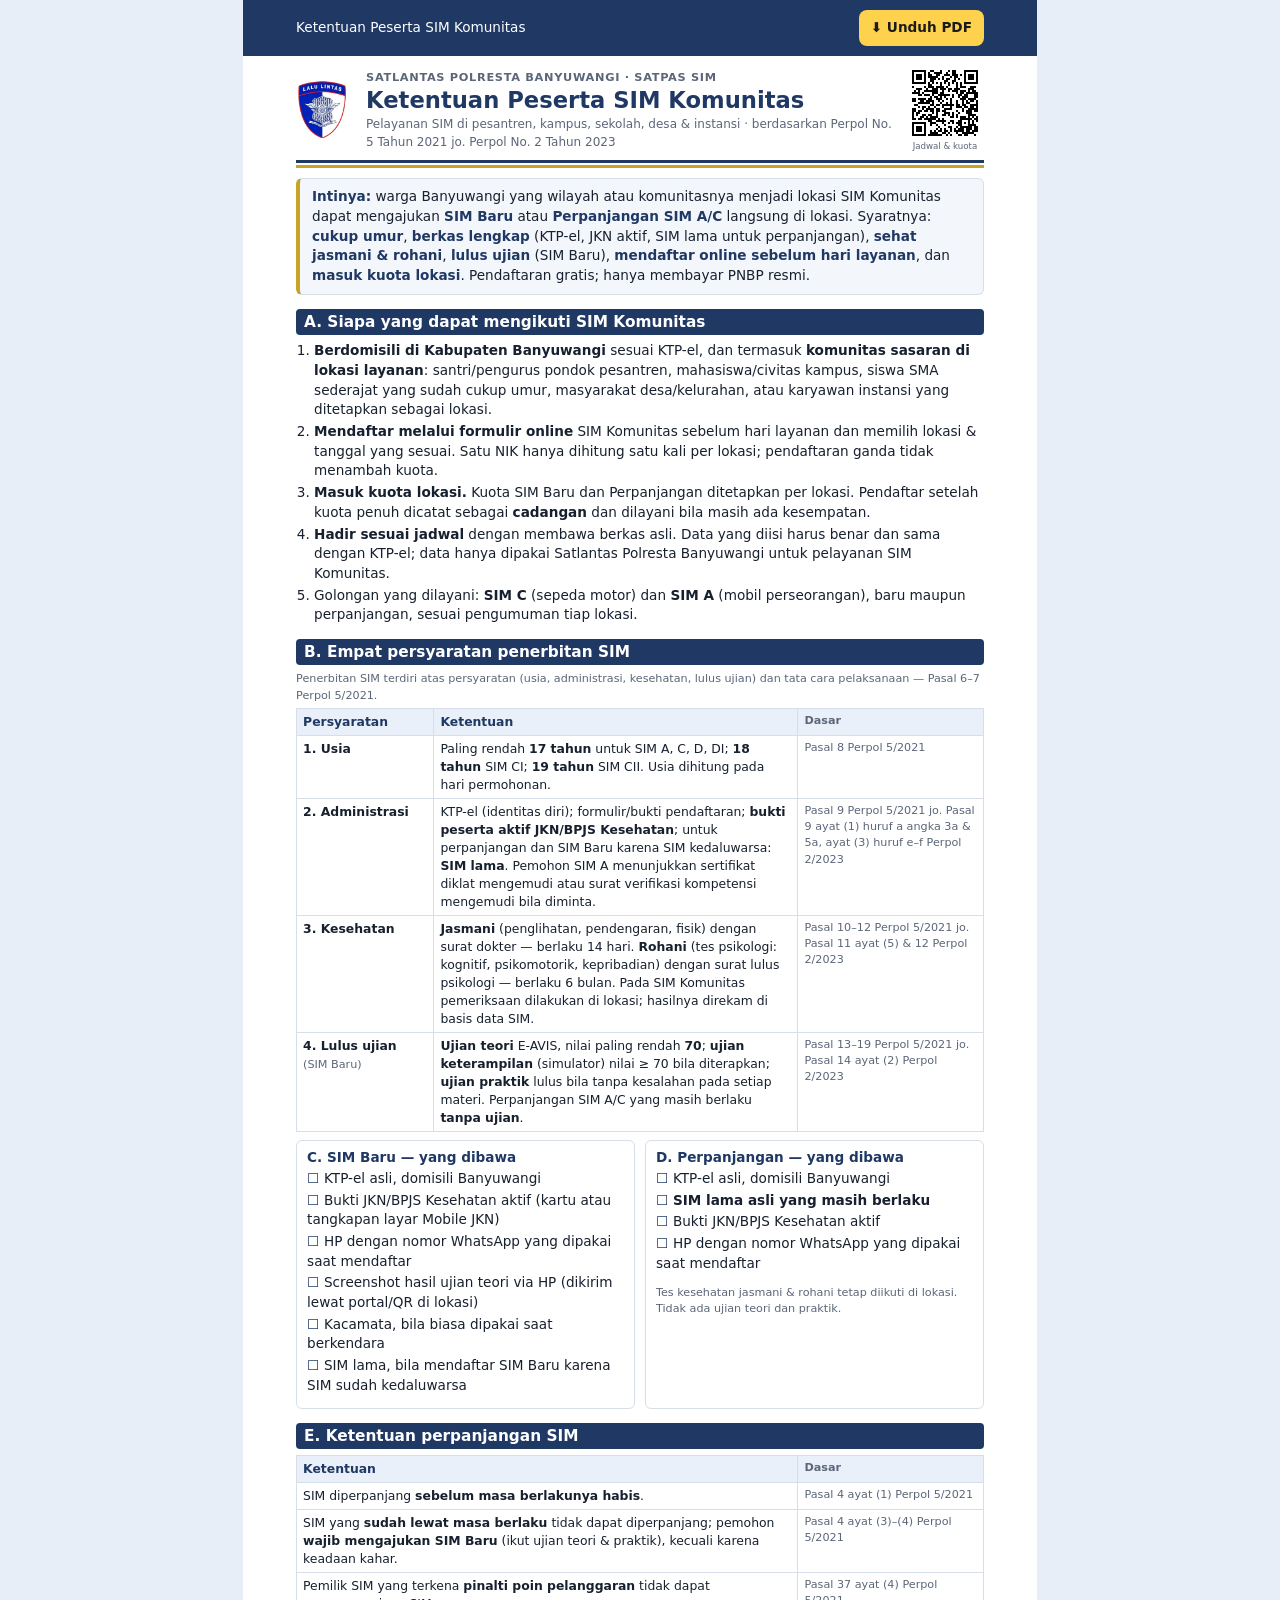
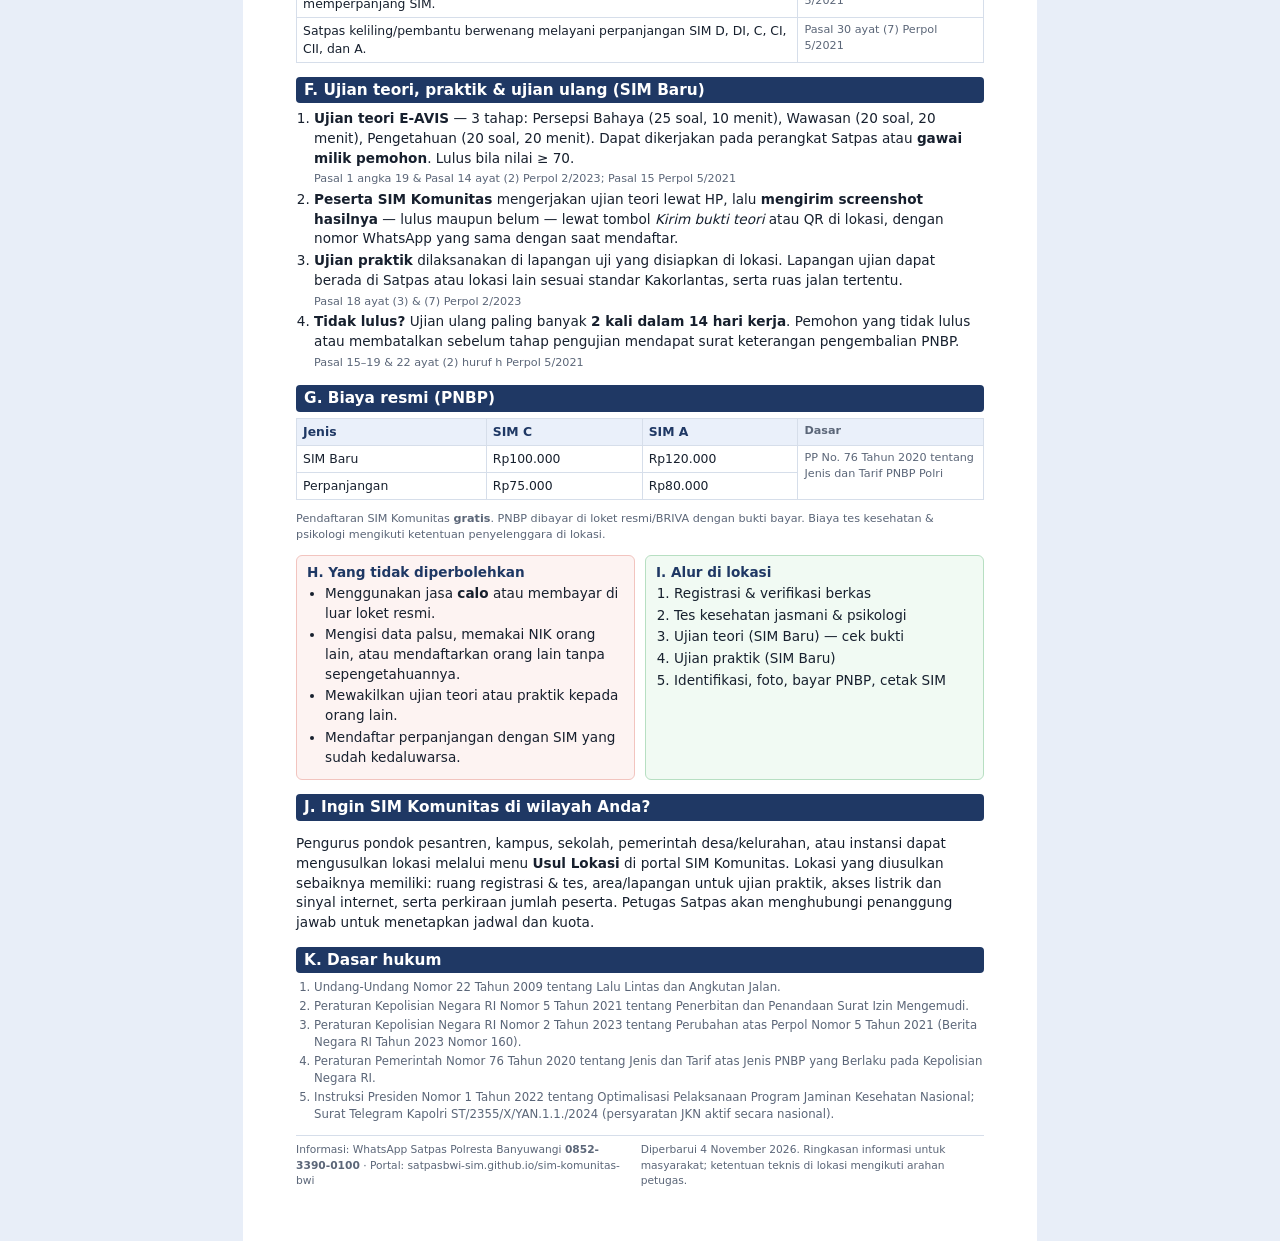
==== unduhan/ketentuan-sim-komunitas.html @ 3795845b "Ketentuan Peserta SIM Komunitas: halaman baca + PDF unduhan (Perpol 5/2021 jo. Perpol 2/2023) - undu" ====
<!DOCTYPE html>
<html lang="id">
<head>
<meta charset="utf-8">
<meta name="viewport" content="width=device-width, initial-scale=1">
<title>Ketentuan Peserta SIM Komunitas – Satlantas Polresta Banyuwangi</title>
<meta name="description" content="Ketentuan dan persyaratan peserta SIM Komunitas Banyuwangi berdasarkan Perpol No. 5 Tahun 2021 jo. Perpol No. 2 Tahun 2023.">
<link rel="icon" href="../img/ikon-192.png">
<style>
  @page { size: A4; margin: 14mm 14mm 16mm; }
  :root { --biru: #1f3864; --emas: #c9a227; --abu: #5b6678; --garis: #d6deea; --hijau: #1e7b34; --merah: #b3261e; }
  * { box-sizing: border-box; }
  html { background: #e8eef8; }
  body { margin: 0 auto; max-width: 210mm; background: #fff; color: #17202e; font: 10.2pt/1.45 "Plus Jakarta Sans", "Segoe UI", system-ui, Arial, sans-serif; padding: 14mm; }
  @media print { html { background: #fff; } body { padding: 0; max-width: none; } .layar { display: none !important; } }
  h1, h2, h3 { color: var(--biru); line-height: 1.2; }
  .kop { display: grid; grid-template-columns: 58px 1fr 78px; gap: 12px; align-items: center; border-bottom: 3px solid var(--biru); padding-bottom: 8px; }
  .kop img.logo { width: 54px; height: auto; }
  .kop .instansi { font-size: 8.5pt; letter-spacing: .06em; font-weight: 700; color: var(--abu); text-transform: uppercase; }
  .kop h1 { margin: 2px 0 0; font-size: 17pt; }
  .kop .sub { margin: 2px 0 0; font-size: 9pt; color: var(--abu); }
  .kop .qr { text-align: center; font-size: 6.5pt; color: var(--abu); }
  .kop .qr img { width: 70px; height: 70px; display: block; margin: 0 auto 2px; }
  .garis-emas { height: 3px; background: var(--emas); margin: 2px 0 10px; }
  .ringkas { background: #f3f6fb; border: 1px solid var(--garis); border-left: 4px solid var(--emas); border-radius: 6px; padding: 8px 12px; margin: 0 0 10px; }
  .ringkas b { color: var(--biru); }
  h2 { font-size: 11.5pt; margin: 14px 0 6px; padding: 4px 8px; background: var(--biru); color: #fff; border-radius: 4px; break-after: avoid; }
  h3 { font-size: 10.2pt; margin: 8px 0 4px; break-after: avoid; }
  ol, ul { margin: 4px 0 6px; padding-left: 18px; }
  li { margin: 2px 0; }
  table { width: 100%; border-collapse: collapse; margin: 4px 0 8px; font-size: 9.3pt; break-inside: avoid; }
  th, td { border: 1px solid var(--garis); padding: 4px 6px; vertical-align: top; text-align: left; }
  th { background: #eaf0fa; color: var(--biru); }
  td.ps, th.ps { width: 27%; color: var(--abu); font-size: 8.4pt; }
  .dua { display: grid; grid-template-columns: 1fr 1fr; gap: 10px; }
  .kotak { border: 1px solid var(--garis); border-radius: 6px; padding: 6px 10px; break-inside: avoid; }
  .kotak.hijau { border-color: #b7dfc2; background: #f1faf3; }
  .kotak.merah { border-color: #f2c4bf; background: #fdf3f2; }
  .kotak h3 { margin-top: 2px; }
  .ps-inline { color: var(--abu); font-size: 8.4pt; white-space: nowrap; }
  .cek { list-style: none; padding-left: 0; }
  .cek li::before { content: "☐ "; color: var(--biru); font-weight: 700; }
  .catatan { font-size: 8.4pt; color: var(--abu); }
  .kaki { margin-top: 12px; border-top: 1px solid var(--garis); padding-top: 6px; font-size: 8pt; color: var(--abu); display: flex; justify-content: space-between; gap: 10px; }
  .hal-baru { break-before: page; }
  .layar { position: sticky; top: 0; background: var(--biru); color: #fff; padding: 10px 14mm; margin: -14mm -14mm 12px; display: flex; gap: 10px; align-items: center; justify-content: space-between; z-index: 2; }
  .layar a, .layar button { color: #1b1b1b; background: #ffd24d; border: 0; border-radius: 8px; padding: 8px 12px; font: inherit; font-weight: 700; text-decoration: none; cursor: pointer; }
  @media (max-width: 640px) { table { table-layout: fixed; } th, td { overflow-wrap: anywhere; } .ps-inline { white-space: normal; } body { padding: 16px; font-size: 10.5pt; } .layar { margin: -16px -16px 12px; padding: 10px 16px; } .kop { grid-template-columns: 44px 1fr; } .kop .qr { display: none; } .dua { grid-template-columns: 1fr; } td.ps, th.ps { width: 34%; } }
</style>
</head>
<body>

<div class="layar">
  <span>Ketentuan Peserta SIM Komunitas</span>
  <a href="Ketentuan-Peserta-SIM-Komunitas-Banyuwangi.pdf" download>⬇ Unduh PDF</a>
</div>

<header class="kop">
  <img class="logo" src="../img/logo-lantas-baru.webp" alt="Logo Lalu Lintas Polri">
  <div>
    <div class="instansi">Satlantas Polresta Banyuwangi · Satpas SIM</div>
    <h1>Ketentuan Peserta SIM Komunitas</h1>
    <p class="sub">Pelayanan SIM di pesantren, kampus, sekolah, desa &amp; instansi · berdasarkan Perpol No. 5 Tahun 2021 jo. Perpol No. 2 Tahun 2023</p>
  </div>
  <div class="qr"><img src="../img/qr-portal.svg" alt="QR portal SIM Komunitas">Jadwal &amp; kuota</div>
</header>
<div class="garis-emas"></div>

<div class="ringkas">
  <b>Intinya:</b> warga Banyuwangi yang wilayah atau komunitasnya menjadi lokasi SIM Komunitas dapat mengajukan
  <b>SIM Baru</b> atau <b>Perpanjangan SIM A/C</b> langsung di lokasi. Syaratnya: <b>cukup umur</b>, <b>berkas lengkap</b>
  (KTP-el, JKN aktif, SIM lama untuk perpanjangan), <b>sehat jasmani &amp; rohani</b>, <b>lulus ujian</b> (SIM Baru),
  <b>mendaftar online sebelum hari layanan</b>, dan <b>masuk kuota lokasi</b>. Pendaftaran gratis; hanya membayar PNBP resmi.
</div>

<h2>A. Siapa yang dapat mengikuti SIM Komunitas</h2>
<ol>
  <li><b>Berdomisili di Kabupaten Banyuwangi</b> sesuai KTP-el, dan termasuk <b>komunitas sasaran di lokasi layanan</b>: santri/pengurus pondok pesantren, mahasiswa/civitas kampus, siswa SMA sederajat yang sudah cukup umur, masyarakat desa/kelurahan, atau karyawan instansi yang ditetapkan sebagai lokasi.</li>
  <li><b>Mendaftar melalui formulir online</b> SIM Komunitas sebelum hari layanan dan memilih lokasi &amp; tanggal yang sesuai. Satu NIK hanya dihitung satu kali per lokasi; pendaftaran ganda tidak menambah kuota.</li>
  <li><b>Masuk kuota lokasi.</b> Kuota SIM Baru dan Perpanjangan ditetapkan per lokasi. Pendaftar setelah kuota penuh dicatat sebagai <b>cadangan</b> dan dilayani bila masih ada kesempatan.</li>
  <li><b>Hadir sesuai jadwal</b> dengan membawa berkas asli. Data yang diisi harus benar dan sama dengan KTP-el; data hanya dipakai Satlantas Polresta Banyuwangi untuk pelayanan SIM Komunitas.</li>
  <li>Golongan yang dilayani: <b>SIM C</b> (sepeda motor) dan <b>SIM A</b> (mobil perseorangan), baru maupun perpanjangan, sesuai pengumuman tiap lokasi.</li>
</ol>

<h2>B. Empat persyaratan penerbitan SIM</h2>
<p class="catatan" style="margin:0 0 4px">Penerbitan SIM terdiri atas persyaratan (usia, administrasi, kesehatan, lulus ujian) dan tata cara pelaksanaan — Pasal 6–7 Perpol 5/2021.</p>
<table>
  <tr><th style="width:20%">Persyaratan</th><th>Ketentuan</th><th class="ps">Dasar</th></tr>
  <tr><td><b>1. Usia</b></td><td>Paling rendah <b>17 tahun</b> untuk SIM A, C, D, DI; <b>18 tahun</b> SIM CI; <b>19 tahun</b> SIM CII. Usia dihitung pada hari permohonan.</td><td class="ps">Pasal 8 Perpol 5/2021</td></tr>
  <tr><td><b>2. Administrasi</b></td><td>KTP-el (identitas diri); formulir/bukti pendaftaran; <b>bukti peserta aktif JKN/BPJS Kesehatan</b>; untuk perpanjangan dan SIM Baru karena SIM kedaluwarsa: <b>SIM lama</b>. Pemohon SIM A menunjukkan sertifikat diklat mengemudi atau surat verifikasi kompetensi mengemudi bila diminta.</td><td class="ps">Pasal 9 Perpol 5/2021 jo. Pasal 9 ayat (1) huruf a angka 3a &amp; 5a, ayat (3) huruf e–f Perpol 2/2023</td></tr>
  <tr><td><b>3. Kesehatan</b></td><td><b>Jasmani</b> (penglihatan, pendengaran, fisik) dengan surat dokter — berlaku 14 hari. <b>Rohani</b> (tes psikologi: kognitif, psikomotorik, kepribadian) dengan surat lulus psikologi — berlaku 6 bulan. Pada SIM Komunitas pemeriksaan dilakukan di lokasi; hasilnya direkam di basis data SIM.</td><td class="ps">Pasal 10–12 Perpol 5/2021 jo. Pasal 11 ayat (5) &amp; 12 Perpol 2/2023</td></tr>
  <tr><td><b>4. Lulus ujian</b> <span class="ps-inline">(SIM Baru)</span></td><td><b>Ujian teori</b> E-AVIS, nilai paling rendah <b>70</b>; <b>ujian keterampilan</b> (simulator) nilai ≥ 70 bila diterapkan; <b>ujian praktik</b> lulus bila tanpa kesalahan pada setiap materi. Perpanjangan SIM A/C yang masih berlaku <b>tanpa ujian</b>.</td><td class="ps">Pasal 13–19 Perpol 5/2021 jo. Pasal 14 ayat (2) Perpol 2/2023</td></tr>
</table>

<div class="dua">
  <div class="kotak">
    <h3>C. SIM Baru — yang dibawa</h3>
    <ul class="cek">
      <li>KTP-el asli, domisili Banyuwangi</li>
      <li>Bukti JKN/BPJS Kesehatan aktif (kartu atau tangkapan layar Mobile JKN)</li>
      <li>HP dengan nomor WhatsApp yang dipakai saat mendaftar</li>
      <li>Screenshot hasil ujian teori via HP (dikirim lewat portal/QR di lokasi)</li>
      <li>Kacamata, bila biasa dipakai saat berkendara</li>
      <li>SIM lama, bila mendaftar SIM Baru karena SIM sudah kedaluwarsa</li>
    </ul>
  </div>
  <div class="kotak">
    <h3>D. Perpanjangan — yang dibawa</h3>
    <ul class="cek">
      <li>KTP-el asli, domisili Banyuwangi</li>
      <li><b>SIM lama asli yang masih berlaku</b></li>
      <li>Bukti JKN/BPJS Kesehatan aktif</li>
      <li>HP dengan nomor WhatsApp yang dipakai saat mendaftar</li>
    </ul>
    <p class="catatan">Tes kesehatan jasmani &amp; rohani tetap diikuti di lokasi. Tidak ada ujian teori dan praktik.</p>
  </div>
</div>

<h2>E. Ketentuan perpanjangan SIM</h2>
<table>
  <tr><th>Ketentuan</th><th class="ps">Dasar</th></tr>
  <tr><td>SIM diperpanjang <b>sebelum masa berlakunya habis</b>.</td><td class="ps">Pasal 4 ayat (1) Perpol 5/2021</td></tr>
  <tr><td>SIM yang <b>sudah lewat masa berlaku</b> tidak dapat diperpanjang; pemohon <b>wajib mengajukan SIM Baru</b> (ikut ujian teori &amp; praktik), kecuali karena keadaan kahar.</td><td class="ps">Pasal 4 ayat (3)–(4) Perpol 5/2021</td></tr>
  <tr><td>Pemilik SIM yang terkena <b>pinalti poin pelanggaran</b> tidak dapat memperpanjang SIM.</td><td class="ps">Pasal 37 ayat (4) Perpol 5/2021</td></tr>
  <tr><td>Satpas keliling/pembantu berwenang melayani perpanjangan SIM D, DI, C, CI, CII, dan A.</td><td class="ps">Pasal 30 ayat (7) Perpol 5/2021</td></tr>
</table>

<h2>F. Ujian teori, praktik &amp; ujian ulang (SIM Baru)</h2>
<ol>
  <li><b>Ujian teori E-AVIS</b> — 3 tahap: Persepsi Bahaya (25 soal, 10 menit), Wawasan (20 soal, 20 menit), Pengetahuan (20 soal, 20 menit). Dapat dikerjakan pada perangkat Satpas atau <b>gawai milik pemohon</b>. Lulus bila nilai ≥ 70. <span class="ps-inline">Pasal 1 angka 19 &amp; Pasal 14 ayat (2) Perpol 2/2023; Pasal 15 Perpol 5/2021</span></li>
  <li><b>Peserta SIM Komunitas</b> mengerjakan ujian teori lewat HP, lalu <b>mengirim screenshot hasilnya</b> — lulus maupun belum — lewat tombol <i>Kirim bukti teori</i> atau QR di lokasi, dengan nomor WhatsApp yang sama dengan saat mendaftar.</li>
  <li><b>Ujian praktik</b> dilaksanakan di lapangan uji yang disiapkan di lokasi. Lapangan ujian dapat berada di Satpas atau lokasi lain sesuai standar Kakorlantas, serta ruas jalan tertentu. <span class="ps-inline">Pasal 18 ayat (3) &amp; (7) Perpol 2/2023</span></li>
  <li><b>Tidak lulus?</b> Ujian ulang paling banyak <b>2 kali dalam 14 hari kerja</b>. Pemohon yang tidak lulus atau membatalkan sebelum tahap pengujian mendapat surat keterangan pengembalian PNBP. <span class="ps-inline">Pasal 15–19 &amp; 22 ayat (2) huruf h Perpol 5/2021</span></li>
</ol>

<h2>G. Biaya resmi (PNBP)</h2>
<table>
  <tr><th>Jenis</th><th>SIM C</th><th>SIM A</th><th class="ps">Dasar</th></tr>
  <tr><td>SIM Baru</td><td>Rp100.000</td><td>Rp120.000</td><td class="ps" rowspan="2">PP No. 76 Tahun 2020 tentang Jenis dan Tarif PNBP Polri</td></tr>
  <tr><td>Perpanjangan</td><td>Rp75.000</td><td>Rp80.000</td></tr>
</table>
<p class="catatan">Pendaftaran SIM Komunitas <b>gratis</b>. PNBP dibayar di loket resmi/BRIVA dengan bukti bayar. Biaya tes kesehatan &amp; psikologi mengikuti ketentuan penyelenggara di lokasi.</p>

<div class="dua">
  <div class="kotak merah">
    <h3>H. Yang tidak diperbolehkan</h3>
    <ul>
      <li>Menggunakan jasa <b>calo</b> atau membayar di luar loket resmi.</li>
      <li>Mengisi data palsu, memakai NIK orang lain, atau mendaftarkan orang lain tanpa sepengetahuannya.</li>
      <li>Mewakilkan ujian teori atau praktik kepada orang lain.</li>
      <li>Mendaftar perpanjangan dengan SIM yang sudah kedaluwarsa.</li>
    </ul>
  </div>
  <div class="kotak hijau">
    <h3>I. Alur di lokasi</h3>
    <ol>
      <li>Registrasi &amp; verifikasi berkas</li>
      <li>Tes kesehatan jasmani &amp; psikologi</li>
      <li>Ujian teori (SIM Baru) — cek bukti</li>
      <li>Ujian praktik (SIM Baru)</li>
      <li>Identifikasi, foto, bayar PNBP, cetak SIM</li>
    </ol>
  </div>
</div>

<h2>J. Ingin SIM Komunitas di wilayah Anda?</h2>
<p>Pengurus pondok pesantren, kampus, sekolah, pemerintah desa/kelurahan, atau instansi dapat mengusulkan lokasi melalui menu <b>Usul Lokasi</b> di portal SIM Komunitas. Lokasi yang diusulkan sebaiknya memiliki: ruang registrasi &amp; tes, area/lapangan untuk ujian praktik, akses listrik dan sinyal internet, serta perkiraan jumlah peserta. Petugas Satpas akan menghubungi penanggung jawab untuk menetapkan jadwal dan kuota.</p>

<h2>K. Dasar hukum</h2>
<ol class="catatan" style="font-size:8.8pt">
  <li>Undang-Undang Nomor 22 Tahun 2009 tentang Lalu Lintas dan Angkutan Jalan.</li>
  <li>Peraturan Kepolisian Negara RI Nomor 5 Tahun 2021 tentang Penerbitan dan Penandaan Surat Izin Mengemudi.</li>
  <li>Peraturan Kepolisian Negara RI Nomor 2 Tahun 2023 tentang Perubahan atas Perpol Nomor 5 Tahun 2021 (Berita Negara RI Tahun 2023 Nomor 160).</li>
  <li>Peraturan Pemerintah Nomor 76 Tahun 2020 tentang Jenis dan Tarif atas Jenis PNBP yang Berlaku pada Kepolisian Negara RI.</li>
  <li>Instruksi Presiden Nomor 1 Tahun 2022 tentang Optimalisasi Pelaksanaan Program Jaminan Kesehatan Nasional; Surat Telegram Kapolri ST/2355/X/YAN.1.1./2024 (persyaratan JKN aktif secara nasional).</li>
</ol>

<div class="kaki">
  <span>Informasi: WhatsApp Satpas Polresta Banyuwangi <b>0852-3390-0100</b> · Portal: satpasbwi-sim.github.io/sim-komunitas-bwi</span>
  <span>Diperbarui 4 November 2026. Ringkasan informasi untuk masyarakat; ketentuan teknis di lokasi mengikuti arahan petugas.</span>
</div>

</body>
</html>
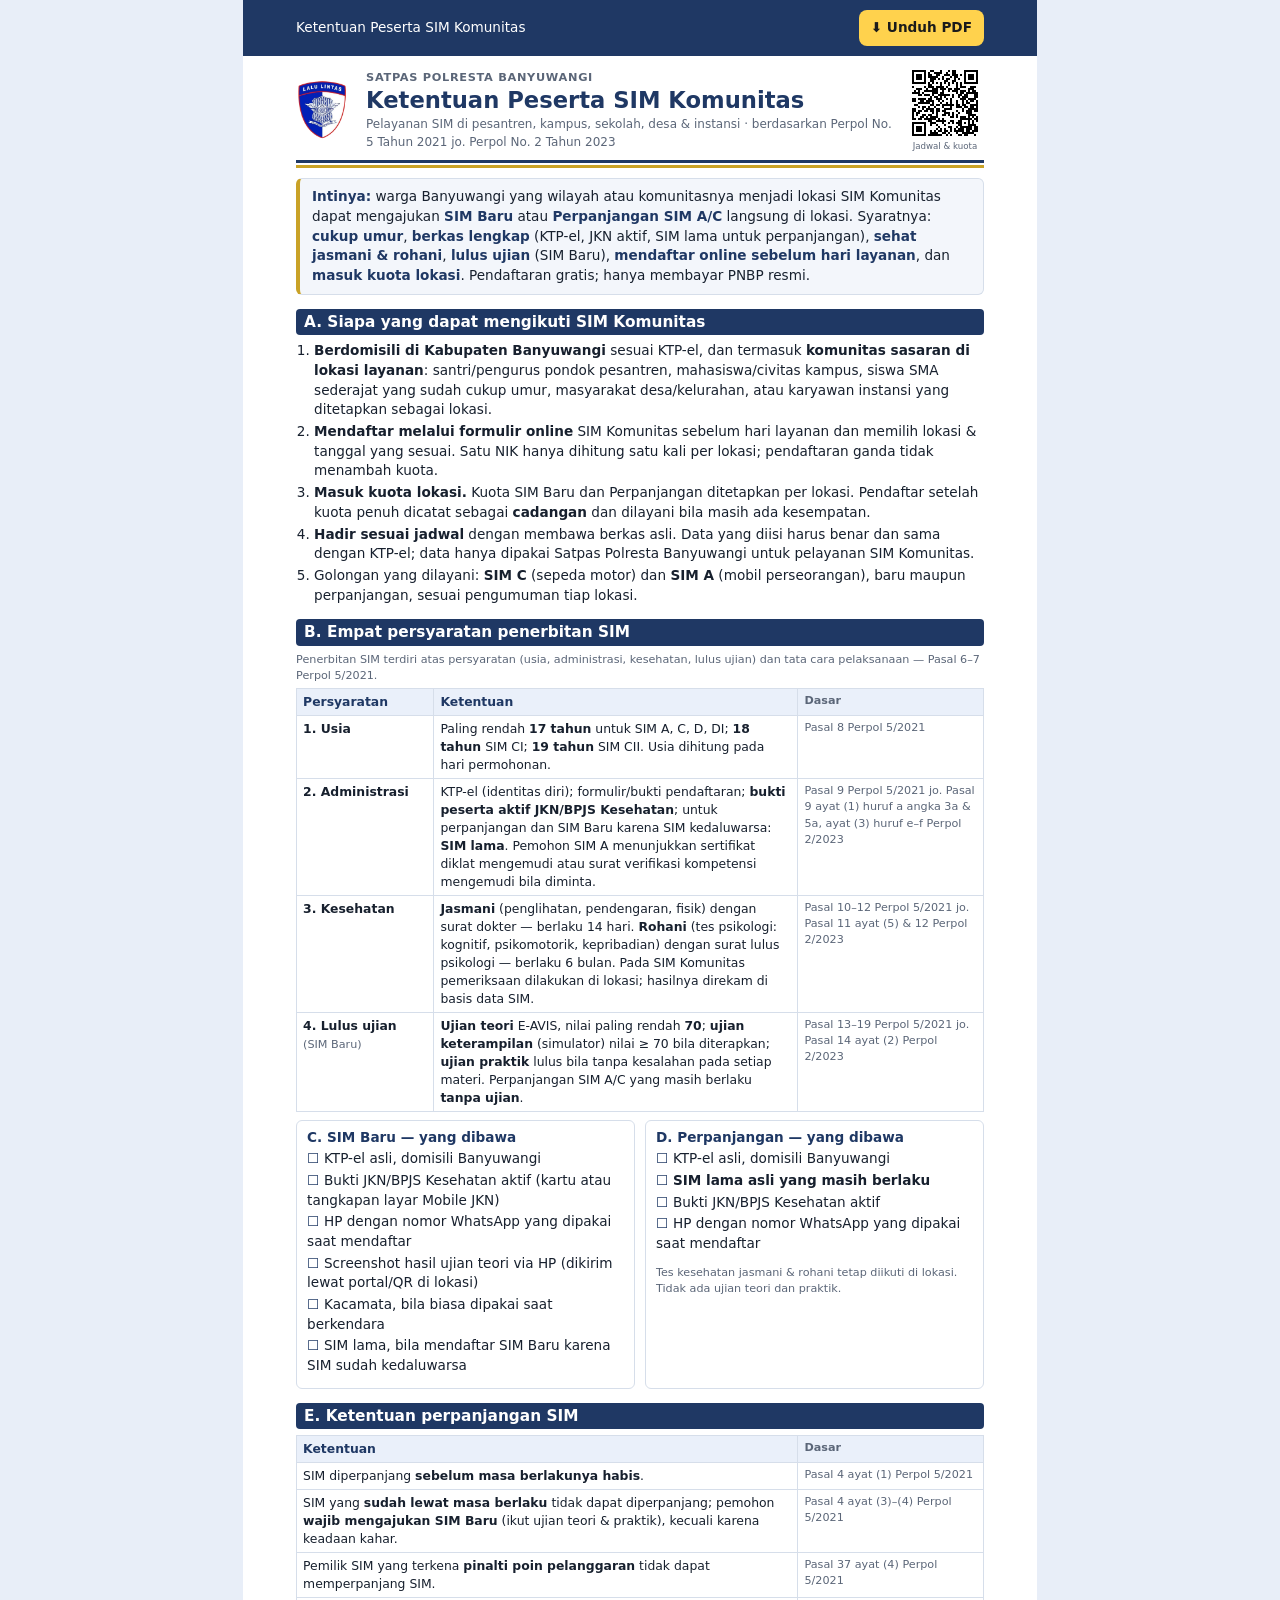
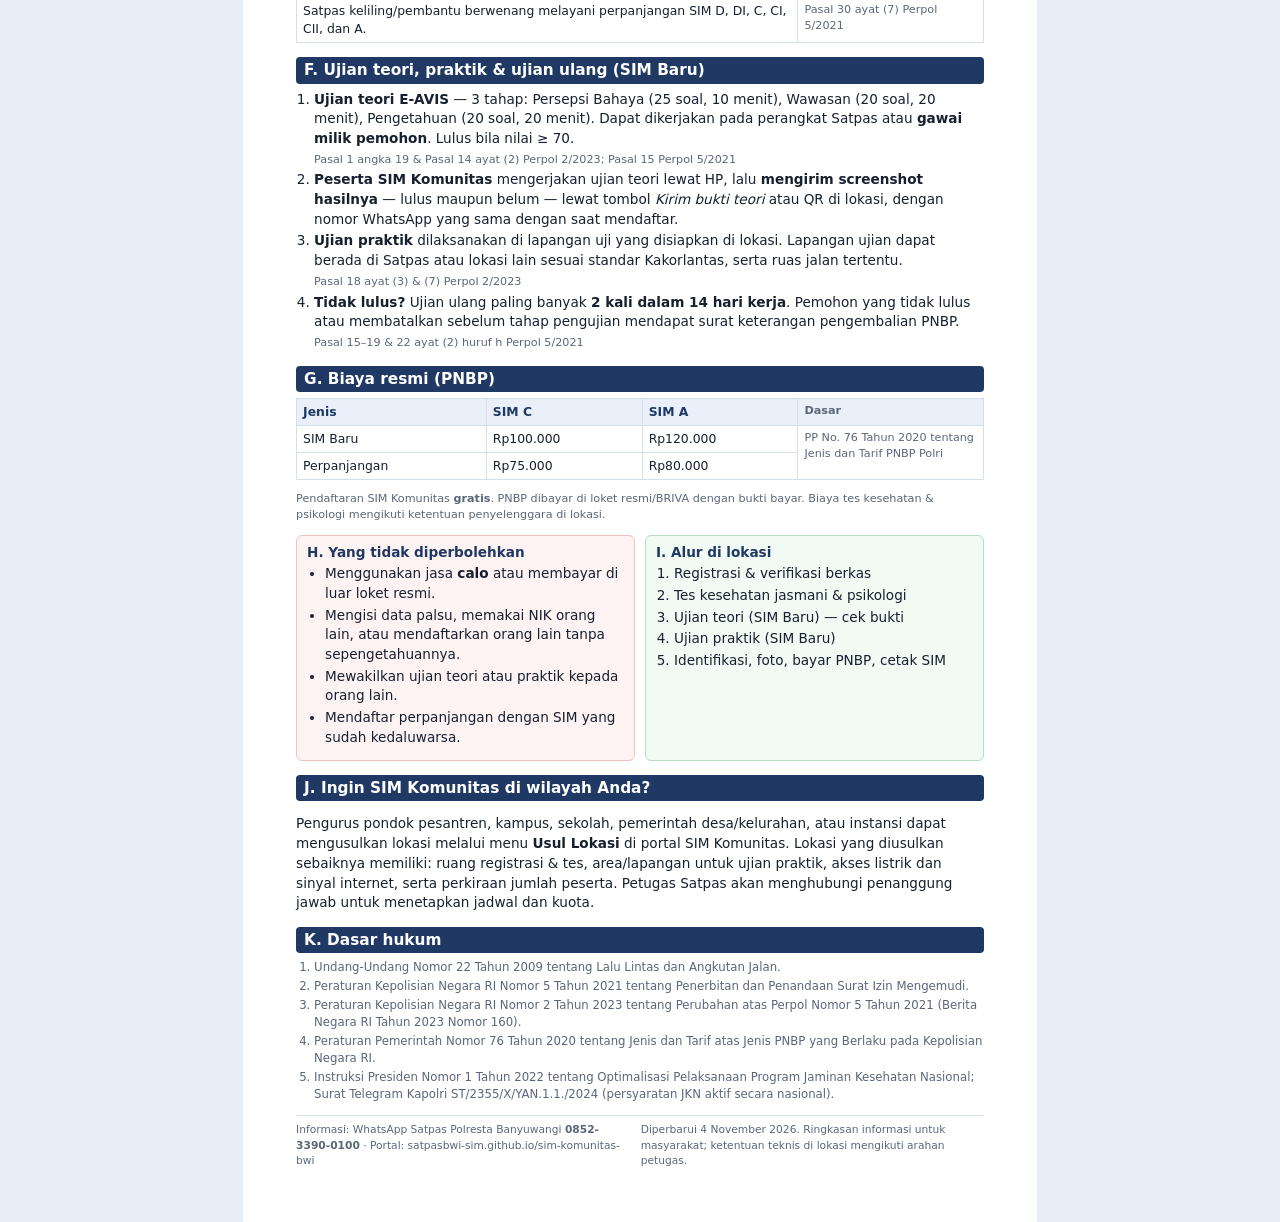
==== commit da288c4b: "Satpas Polresta Banyuwangi: running text header & footer, nama instansi, judul lebih ringkas - Jarak" ====
--- a/unduhan/ketentuan-sim-komunitas.html
+++ b/unduhan/ketentuan-sim-komunitas.html
@@ -3,7 +3,7 @@
 <head>
 <meta charset="utf-8">
 <meta name="viewport" content="width=device-width, initial-scale=1">
-<title>Ketentuan Peserta SIM Komunitas – Satlantas Polresta Banyuwangi</title>
+<title>Ketentuan Peserta SIM Komunitas – Satpas Polresta Banyuwangi</title>
 <meta name="description" content="Ketentuan dan persyaratan peserta SIM Komunitas Banyuwangi berdasarkan Perpol No. 5 Tahun 2021 jo. Perpol No. 2 Tahun 2023.">
 <link rel="icon" href="../img/ikon-192.png">
 <style>
@@ -58,7 +58,7 @@
 <header class="kop">
   <img class="logo" src="../img/logo-lantas-baru.webp" alt="Logo Lalu Lintas Polri">
   <div>
-    <div class="instansi">Satlantas Polresta Banyuwangi · Satpas SIM</div>
+    <div class="instansi">Satpas Polresta Banyuwangi</div>
     <h1>Ketentuan Peserta SIM Komunitas</h1>
     <p class="sub">Pelayanan SIM di pesantren, kampus, sekolah, desa &amp; instansi · berdasarkan Perpol No. 5 Tahun 2021 jo. Perpol No. 2 Tahun 2023</p>
   </div>
@@ -78,7 +78,7 @@
   <li><b>Berdomisili di Kabupaten Banyuwangi</b> sesuai KTP-el, dan termasuk <b>komunitas sasaran di lokasi layanan</b>: santri/pengurus pondok pesantren, mahasiswa/civitas kampus, siswa SMA sederajat yang sudah cukup umur, masyarakat desa/kelurahan, atau karyawan instansi yang ditetapkan sebagai lokasi.</li>
   <li><b>Mendaftar melalui formulir online</b> SIM Komunitas sebelum hari layanan dan memilih lokasi &amp; tanggal yang sesuai. Satu NIK hanya dihitung satu kali per lokasi; pendaftaran ganda tidak menambah kuota.</li>
   <li><b>Masuk kuota lokasi.</b> Kuota SIM Baru dan Perpanjangan ditetapkan per lokasi. Pendaftar setelah kuota penuh dicatat sebagai <b>cadangan</b> dan dilayani bila masih ada kesempatan.</li>
-  <li><b>Hadir sesuai jadwal</b> dengan membawa berkas asli. Data yang diisi harus benar dan sama dengan KTP-el; data hanya dipakai Satlantas Polresta Banyuwangi untuk pelayanan SIM Komunitas.</li>
+  <li><b>Hadir sesuai jadwal</b> dengan membawa berkas asli. Data yang diisi harus benar dan sama dengan KTP-el; data hanya dipakai Satpas Polresta Banyuwangi untuk pelayanan SIM Komunitas.</li>
   <li>Golongan yang dilayani: <b>SIM C</b> (sepeda motor) dan <b>SIM A</b> (mobil perseorangan), baru maupun perpanjangan, sesuai pengumuman tiap lokasi.</li>
 </ol>
 
